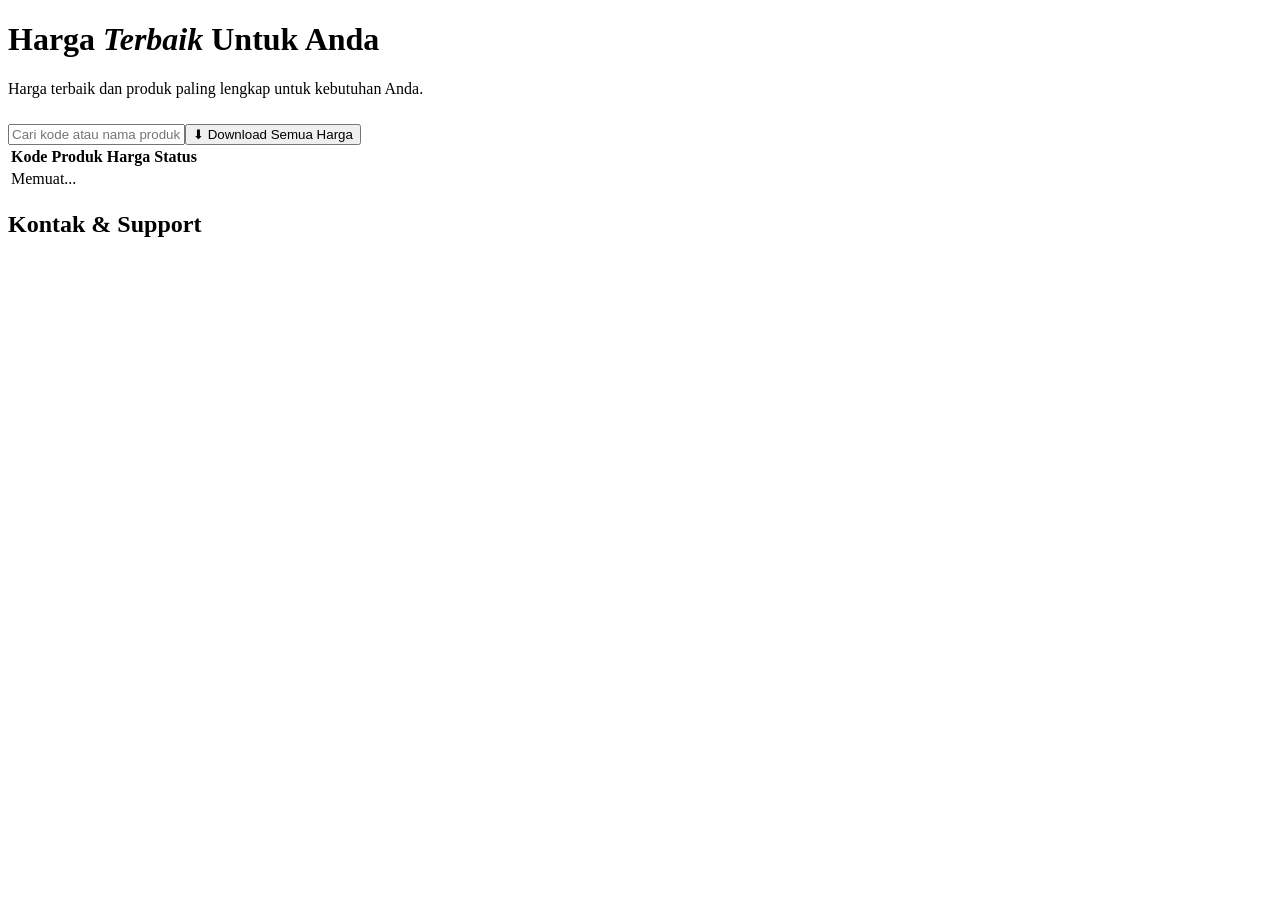
==== harga.html @ eb6a5569 "upload" ====
<!DOCTYPE html><html lang="id"><head><meta charset="UTF-8"><meta name="viewport" content="width=device-width,initial-scale=1">
<title>Harga - ZPP Reload</title><meta name="description" content="Daftar harga pulsa, paket data, PPOB dan voucher game ZPP Reload.">
<link rel="icon" href="assets/images/logo.png">
<link href="https://fonts.googleapis.com/css2?family=Poppins:wght@400;500;600;700&display=swap" rel="stylesheet">
<link rel="stylesheet" href="assets/css/style.css"></head><body>
<div id="hdr"></div>
<div class="page-h"><div class="wrap"><h1>Harga <em>Terbaik</em> Untuk Anda</h1><p>Harga terbaik dan produk paling lengkap untuk kebutuhan Anda.</p></div></div>
<section style="padding-top:10px"><div class="wrap">
<div class="tools"><input id="q" placeholder="Cari kode atau nama produk..."><button class="btn btn-p" id="dl">⬇ Download Semua Harga</button></div>
<div class="tabs" id="tabs"></div>
<div class="tbl"><table><thead><tr><th>Kode</th><th>Produk</th><th>Harga</th><th>Status</th></tr></thead><tbody id="tbody"><tr><td colspan="4">Memuat...</td></tr></tbody></table></div>
<p class="upd" id="upd"></p></div></section>
<section style="padding-top:0"><div class="wrap"><div class="title"><h2>Kontak &amp; Support</h2></div><div data-contacts></div></div></section>
<div id="ftr"></div><script src="assets/js/main.js"></script></body></html>
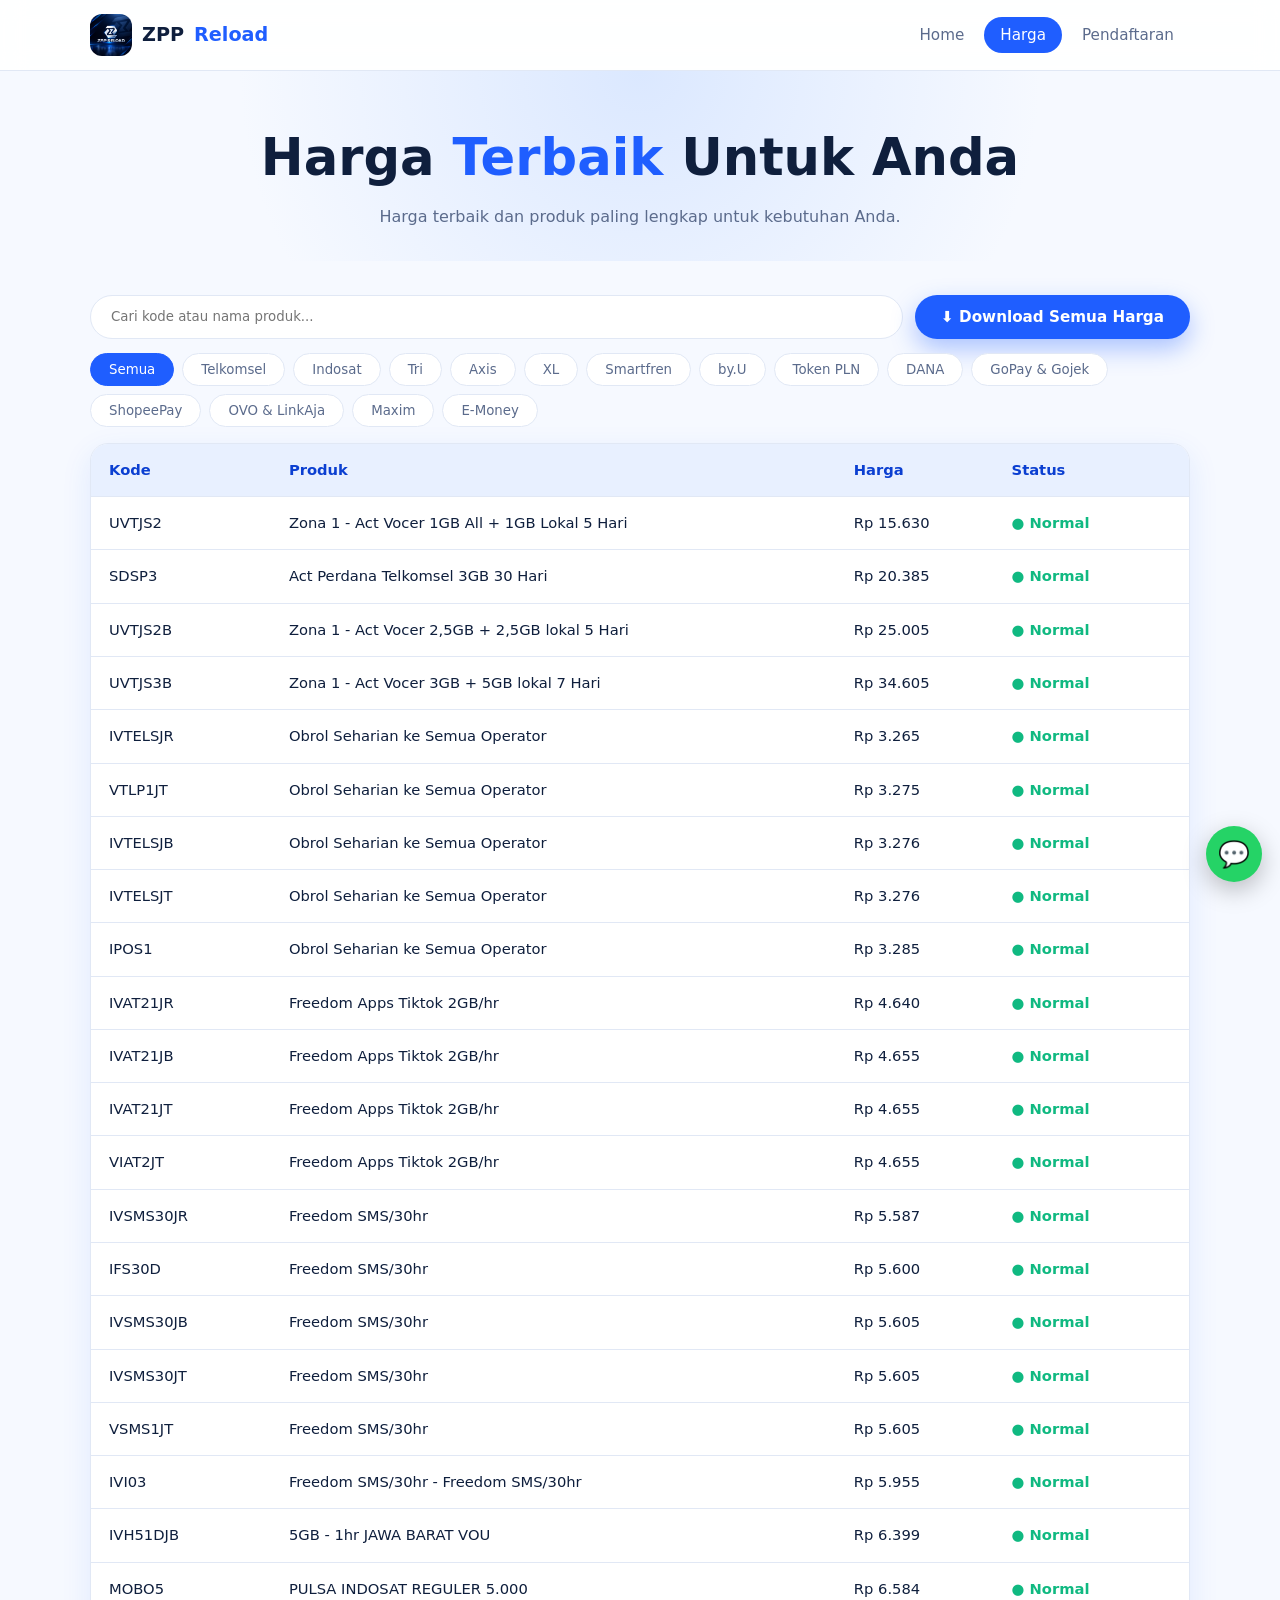
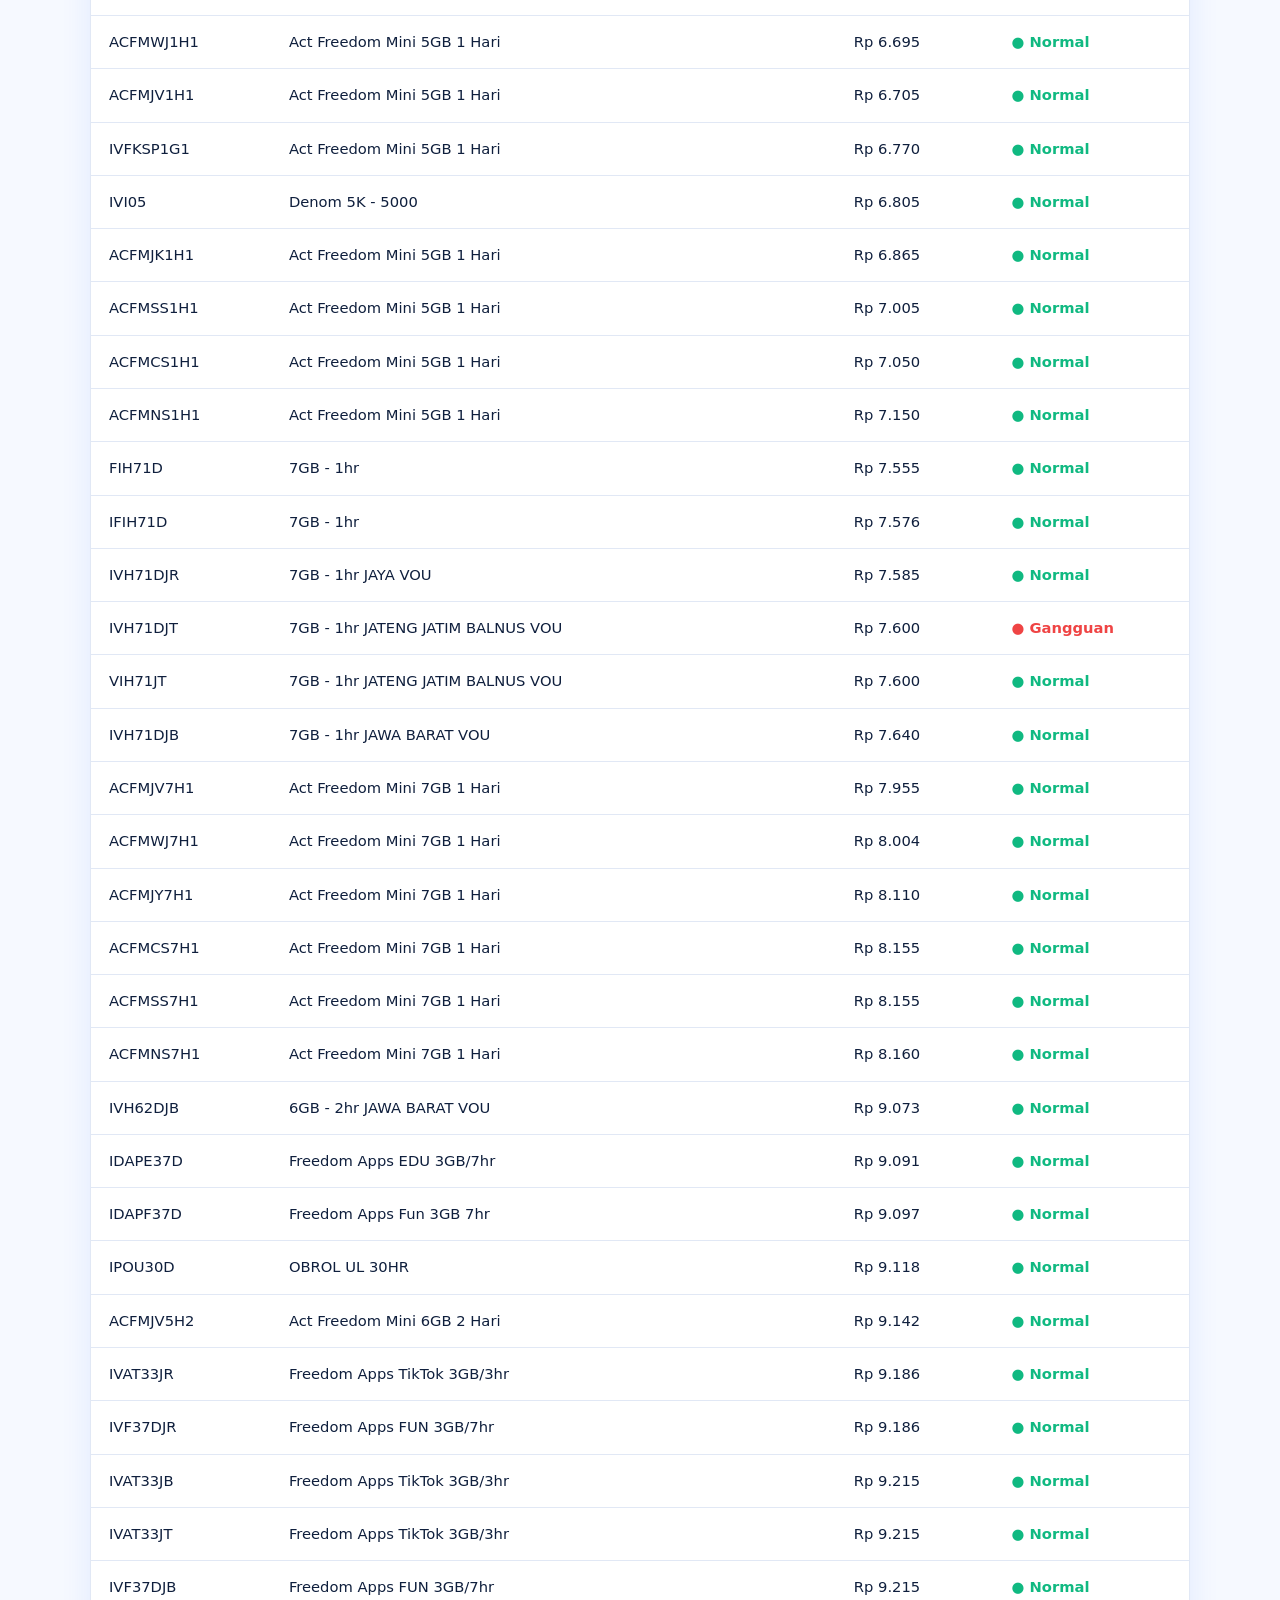
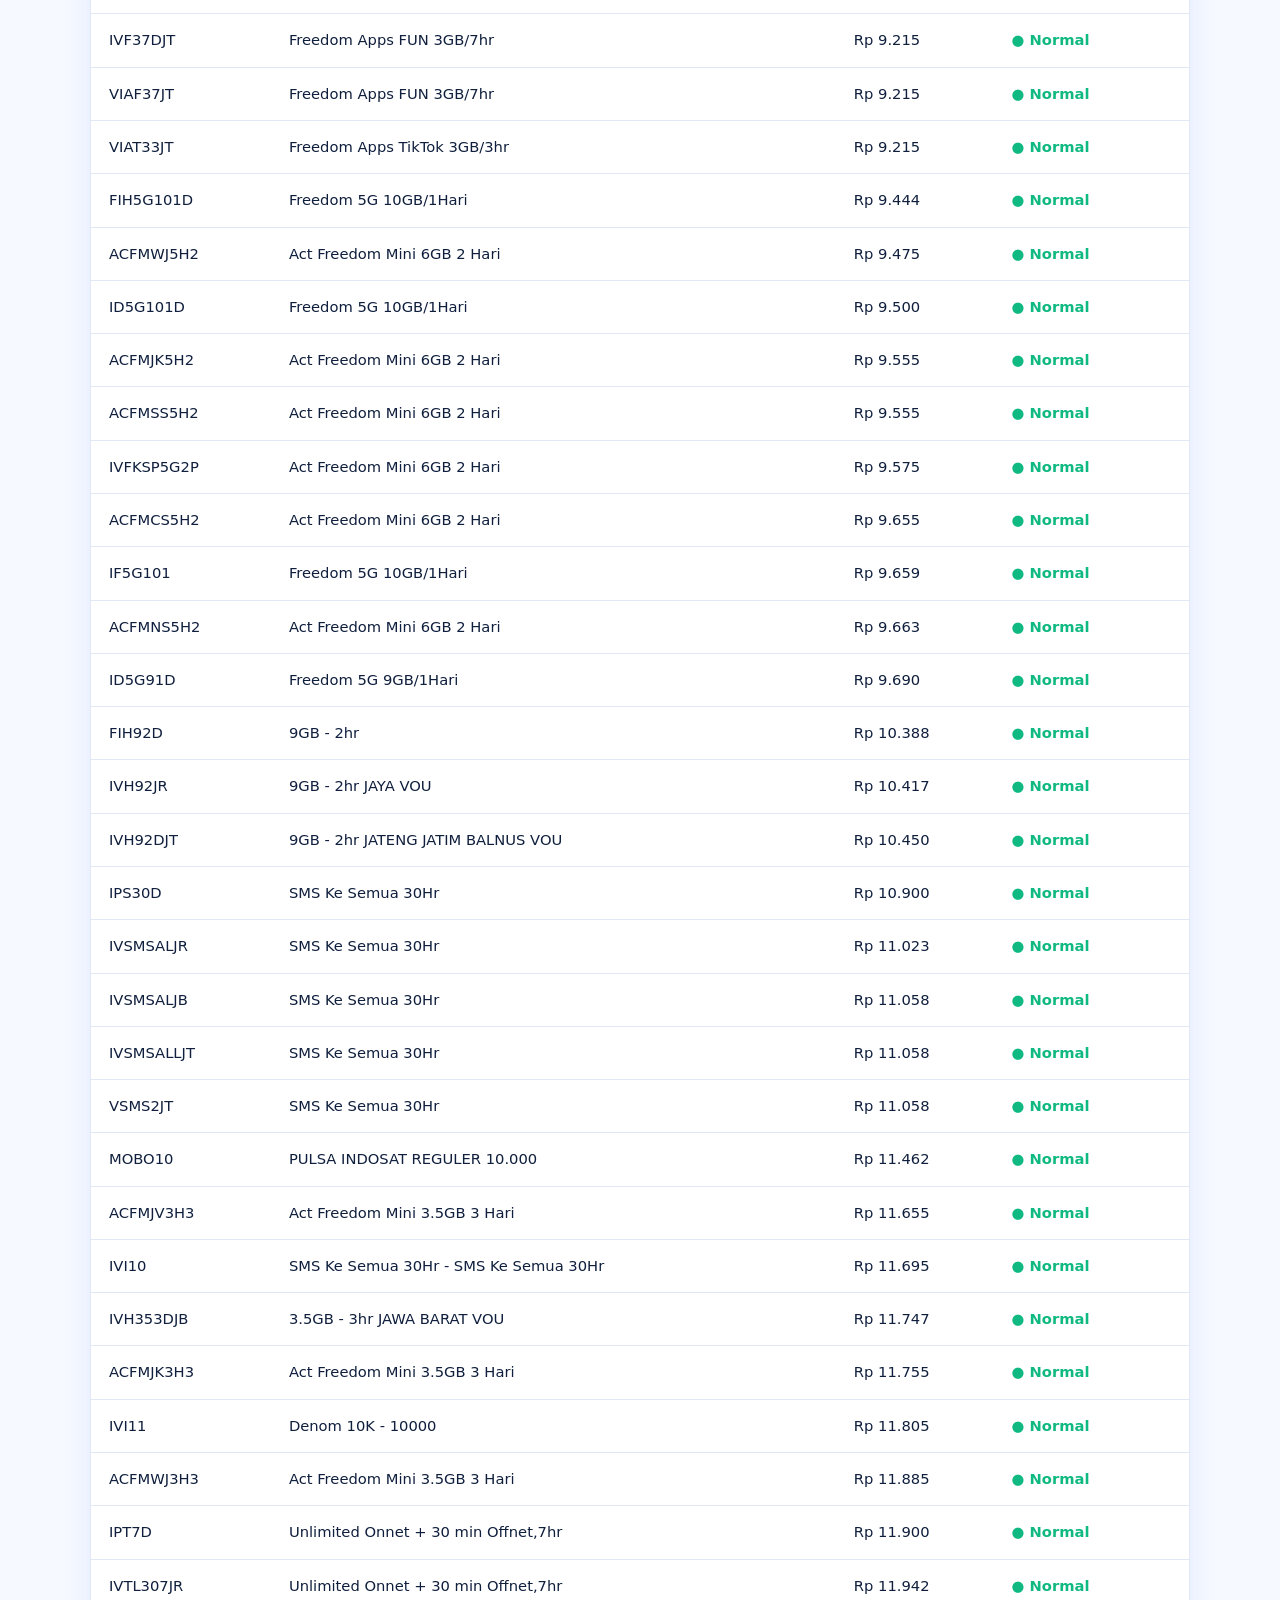
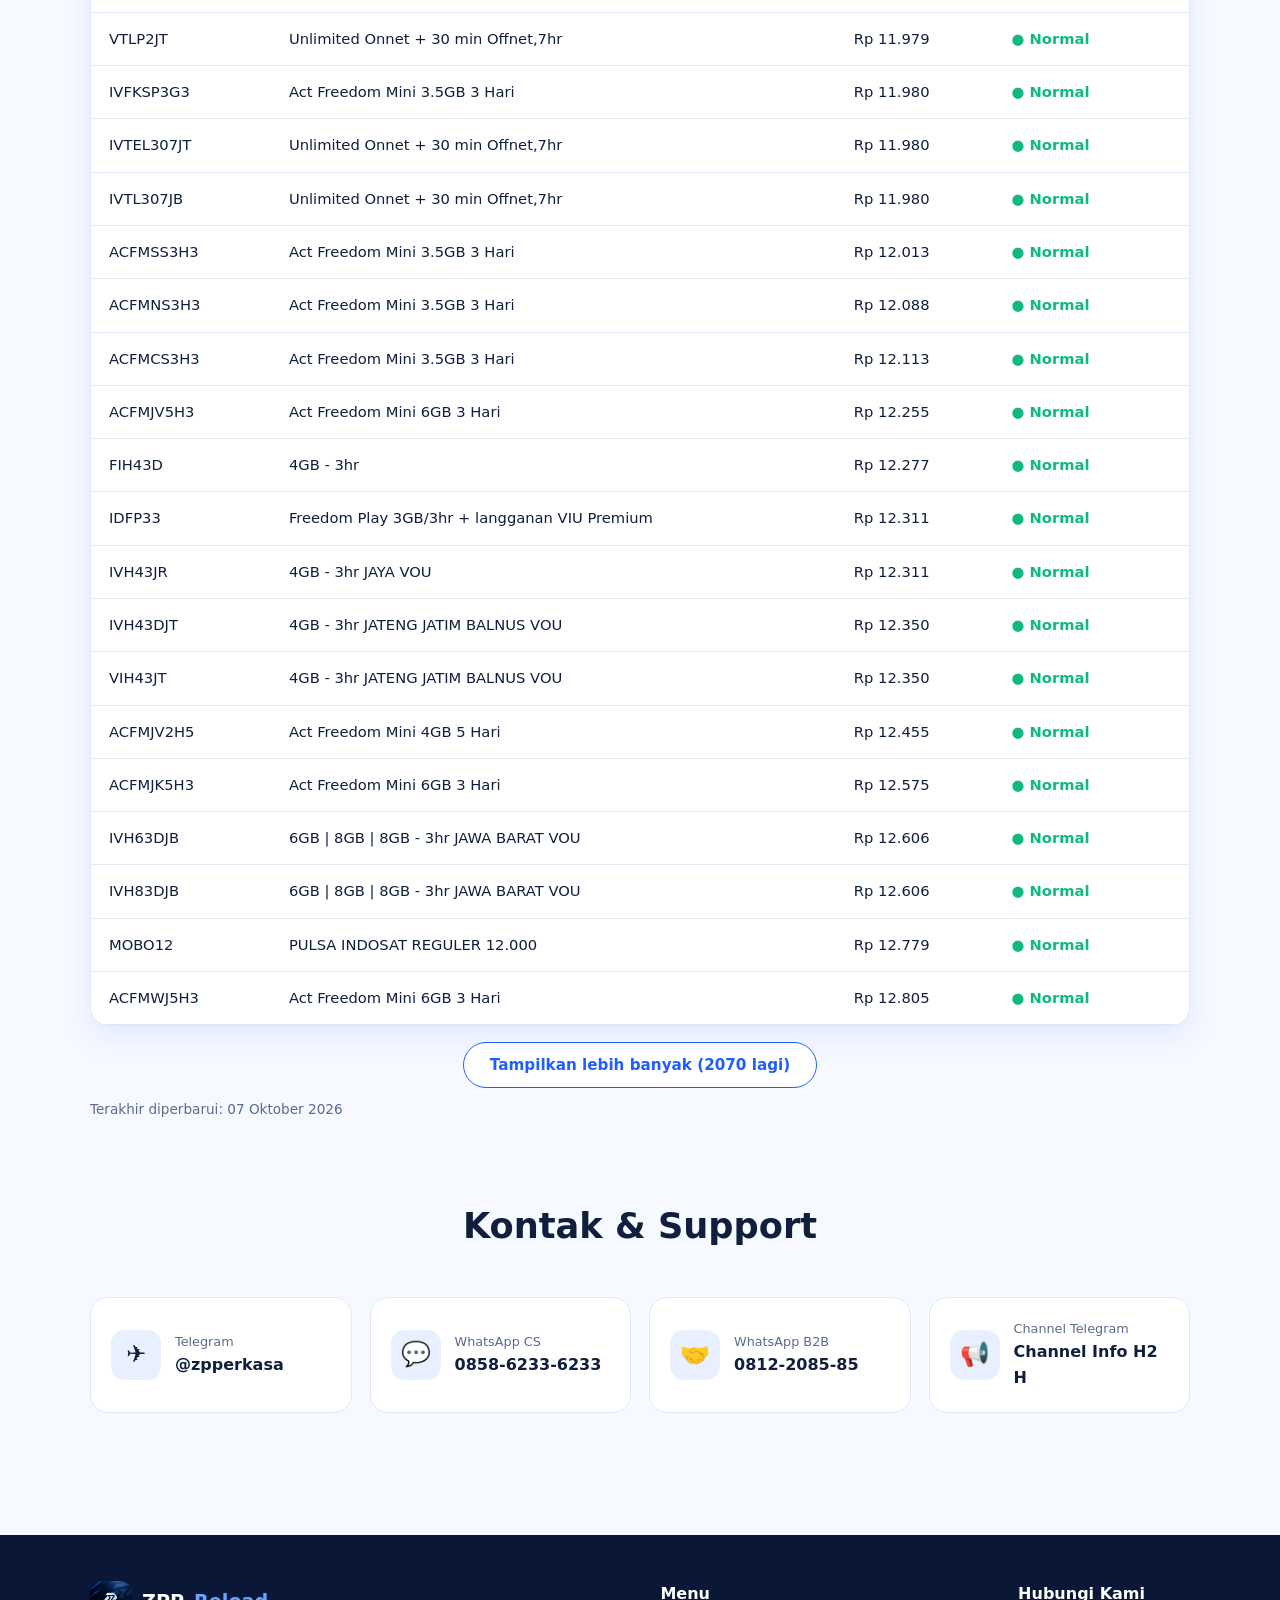
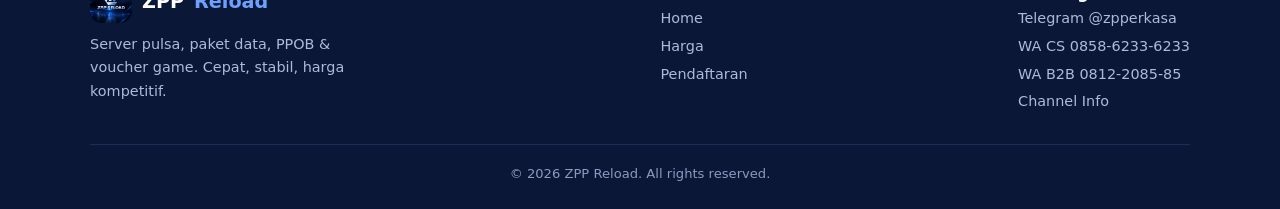
==== commit 1a748c07: "Add files via upload" ====
--- a/harga.html
+++ b/harga.html
@@ -9,6 +9,7 @@
 <div class="tools"><input id="q" placeholder="Cari kode atau nama produk..."><button class="btn btn-p" id="dl">⬇ Download Semua Harga</button></div>
 <div class="tabs" id="tabs"></div>
 <div class="tbl"><table><thead><tr><th>Kode</th><th>Produk</th><th>Harga</th><th>Status</th></tr></thead><tbody id="tbody"><tr><td colspan="4">Memuat...</td></tr></tbody></table></div>
+<div style="text-align:center;margin-top:16px"><button class="btn btn-o" id="more" hidden></button></div>
 <p class="upd" id="upd"></p></div></section>
 <section style="padding-top:0"><div class="wrap"><div class="title"><h2>Kontak &amp; Support</h2></div><div data-contacts></div></div></section>
 <div id="ftr"></div><script src="assets/js/main.js"></script></body></html>
--- a/assets/css/style.css
+++ b/assets/css/style.css
@@ -0,0 +1,97 @@
+:root{--bg:#f6f9ff;--white:#fff;--ink:#0f1f3d;--mut:#5b6b8c;--line:#e1e8f5;--blue:#1f5eff;--blue2:#0b3fd1;--sky:#e8f0ff;--green:#10b981;--navy:#0a1736;--sh:0 10px 30px rgba(31,94,255,.10)}
+*{box-sizing:border-box;margin:0;padding:0}html{scroll-behavior:smooth}
+body{font-family:'Poppins',system-ui,sans-serif;background:var(--bg);color:var(--ink);line-height:1.65}
+a{color:inherit;text-decoration:none}img{max-width:100%;display:block}
+.wrap{max-width:1140px;margin:auto;padding:0 20px}
+header{position:sticky;top:0;z-index:50;background:rgba(255,255,255,.9);backdrop-filter:blur(12px);border-bottom:1px solid var(--line)}
+.nav{display:flex;align-items:center;justify-content:space-between;height:70px}
+.brand{display:flex;align-items:center;gap:10px;font-weight:700;font-size:1.2rem}
+.brand img{width:42px;height:42px;border-radius:12px;object-fit:cover}
+.brand span{color:var(--blue)}
+nav ul{display:flex;gap:4px;list-style:none}
+nav a{padding:9px 16px;border-radius:99px;color:var(--mut);font-weight:500;font-size:.95rem}
+nav a:hover{color:var(--blue);background:var(--sky)}nav a.on{color:#fff;background:var(--blue)}
+.burger{display:none;background:none;border:0;color:var(--ink);font-size:1.7rem;cursor:pointer}
+.btn{display:inline-flex;align-items:center;gap:8px;padding:13px 26px;border-radius:99px;font-weight:600;border:0;cursor:pointer;font-family:inherit;font-size:.95rem;transition:.2s}
+.btn-p{background:var(--blue);color:#fff;box-shadow:0 10px 24px rgba(31,94,255,.35)}.btn-p:hover{background:var(--blue2);transform:translateY(-2px)}
+.btn-o{background:#fff;color:var(--blue);border:1.5px solid var(--blue)}.btn-o:hover{background:var(--sky)}
+.btn-w{background:#fff;color:var(--blue)}.btn-w:hover{transform:translateY(-2px)}
+.hero{padding:70px 0 90px;background:radial-gradient(circle at 85% 20%,#dbe8ff 0,transparent 45%),radial-gradient(circle at 5% 90%,#e6fff5 0,transparent 35%)}
+.hero .wrap{display:grid;grid-template-columns:1.1fr .9fr;gap:40px;align-items:center}
+.tag{display:inline-block;padding:6px 16px;border-radius:99px;background:var(--sky);color:var(--blue);font-size:.82rem;font-weight:600;margin-bottom:18px}
+h1{font-size:clamp(2rem,4.4vw,3.2rem);line-height:1.2;margin-bottom:16px;font-weight:700}
+h1 em{font-style:normal;color:var(--blue)}
+.hero p{color:var(--mut);max-width:500px;margin-bottom:28px;font-size:1.02rem}
+.cta{display:flex;gap:12px;flex-wrap:wrap}
+.checks{display:flex;gap:20px;flex-wrap:wrap;margin-top:26px;color:var(--mut);font-size:.88rem;font-weight:500}
+.checks b{color:var(--green)}
+.stage{position:relative;display:grid;place-items:center}
+.stage:before{content:"";position:absolute;width:min(420px,90%);aspect-ratio:1;border-radius:50%;background:linear-gradient(145deg,#cfe0ff,#eaf2ff);box-shadow:inset 0 0 0 10px #fff,var(--sh)}
+.stage img{position:relative;max-height:450px;filter:drop-shadow(0 18px 24px rgba(31,94,255,.3));animation:fl 4s ease-in-out infinite}
+@keyframes fl{50%{transform:translateY(-10px)}}
+.fb{position:absolute;background:#fff;border-radius:14px;padding:9px 14px;font-size:.82rem;font-weight:600;box-shadow:var(--sh);border:1px solid var(--line)}
+.fb.a{top:8%;left:0}.fb.b{top:42%;right:-4px}.fb.c{bottom:8%;left:6%}
+section{padding:72px 0}
+.title{text-align:center;margin-bottom:42px}.title small{color:var(--blue);font-weight:600;letter-spacing:.08em;text-transform:uppercase;font-size:.78rem}
+.title h2{font-size:clamp(1.6rem,3vw,2.2rem);margin-top:4px}.title p{color:var(--mut);margin-top:8px;max-width:560px;margin-inline:auto}
+.stats{display:grid;grid-template-columns:repeat(4,1fr);background:#fff;border-radius:22px;box-shadow:var(--sh);border:1px solid var(--line);margin-top:-48px;position:relative}
+.stat{padding:26px 14px;text-align:center;border-right:1px solid var(--line)}.stat:last-child{border:0}
+.stat b{display:block;font-size:1.7rem;color:var(--blue)}.stat span{color:var(--mut);font-size:.85rem}
+.cats{display:grid;grid-template-columns:repeat(4,1fr);gap:18px}
+.cat{background:#fff;border:1px solid var(--line);border-radius:20px;padding:26px 20px;text-align:center;transition:.25s}
+.cat:hover{transform:translateY(-6px);box-shadow:var(--sh);border-color:var(--blue)}
+.cat i{font-style:normal;display:grid;place-items:center;width:62px;height:62px;border-radius:18px;background:var(--sky);font-size:1.9rem;margin:0 auto 12px}
+.cat h3{font-size:1rem}.cat p{color:var(--mut);font-size:.85rem}
+.chips{display:flex;flex-wrap:wrap;gap:10px;justify-content:center;margin-top:30px}
+.chip{padding:8px 18px;border-radius:99px;background:#fff;border:1px solid var(--line);font-weight:600;font-size:.85rem;color:var(--mut)}
+.alt{background:#fff;border-block:1px solid var(--line)}
+.split{display:grid;grid-template-columns:.9fr 1.1fr;gap:50px;align-items:center}
+.split h2{font-size:clamp(1.6rem,3vw,2.2rem);margin:6px 0 12px}.split>div>p{color:var(--mut);margin-bottom:20px}
+.feat{display:grid;grid-template-columns:1fr 1fr;gap:16px}
+.f{display:flex;gap:14px;background:var(--bg);border:1px solid var(--line);border-radius:18px;padding:18px}
+.f i{font-style:normal;flex:none;width:44px;height:44px;border-radius:12px;background:#fff;display:grid;place-items:center;font-size:1.4rem;box-shadow:var(--sh)}
+.f h3{font-size:.98rem}.f p{color:var(--mut);font-size:.85rem}
+.steps{display:grid;grid-template-columns:repeat(3,1fr);gap:22px;counter-reset:s}
+.step{background:#fff;border:1px solid var(--line);border-radius:20px;padding:30px 24px;position:relative}
+.step:before{counter-increment:s;content:counter(s);position:absolute;top:-18px;left:24px;width:38px;height:38px;border-radius:50%;background:var(--blue);color:#fff;display:grid;place-items:center;font-weight:700;box-shadow:0 6px 14px rgba(31,94,255,.4)}
+.step h3{margin-bottom:6px}.step p{color:var(--mut);font-size:.9rem}
+.band{padding:0}.band .box{background:linear-gradient(135deg,var(--blue),#4f8bff);border-radius:28px;padding:50px 30px;text-align:center;color:#fff;box-shadow:0 20px 40px rgba(31,94,255,.3)}
+.band p{opacity:.9;max-width:600px;margin:10px auto 24px}
+.faq{max-width:780px;margin:auto}
+.faq details{background:#fff;border:1px solid var(--line);border-radius:16px;padding:16px 22px;margin-bottom:12px}
+.faq details[open]{border-color:var(--blue);box-shadow:var(--sh)}
+.faq summary{cursor:pointer;font-weight:600}.faq details p{color:var(--mut);margin-top:10px;font-size:.92rem}
+.contact{display:grid;grid-template-columns:repeat(auto-fit,minmax(240px,1fr));gap:18px}
+.ct{display:flex;gap:14px;align-items:center;background:#fff;border:1px solid var(--line);border-radius:18px;padding:20px;transition:.2s}
+.ct:hover{border-color:var(--blue);transform:translateY(-4px);box-shadow:var(--sh)}
+.ct i{font-style:normal;display:grid;place-items:center;width:50px;height:50px;border-radius:14px;background:var(--sky);font-size:1.5rem;flex:none}
+.ct small{color:var(--mut);display:block;font-size:.8rem}.ct b{word-break:break-all}
+.page-h{padding:56px 0 30px;text-align:center;background:radial-gradient(circle at 50% 0,#dbe8ff 0,transparent 60%)}
+.page-h p{color:var(--mut)}
+.tools{display:flex;gap:12px;flex-wrap:wrap;margin:24px 0 14px}
+.tools input{flex:1;min-width:200px;padding:13px 20px;border-radius:99px;border:1px solid var(--line);background:#fff;color:var(--ink);font-family:inherit;outline:none}
+.tools input:focus{border-color:var(--blue)}
+.tabs{display:flex;gap:8px;flex-wrap:wrap;margin-bottom:16px}
+.tab{padding:8px 18px;border-radius:99px;border:1px solid var(--line);background:#fff;color:var(--mut);cursor:pointer;font-family:inherit;font-weight:500}
+.tab.on{background:var(--blue);color:#fff;border-color:var(--blue)}
+.tbl{overflow-x:auto;border:1px solid var(--line);border-radius:18px;background:#fff;box-shadow:var(--sh)}
+table{width:100%;border-collapse:collapse;min-width:520px}
+th,td{padding:14px 18px;text-align:left;border-bottom:1px solid var(--line);font-size:.92rem}
+th{background:var(--sky);color:var(--blue2)}tr:hover td{background:#f4f8ff}
+.ok{color:var(--green);font-weight:600}.no{color:#ef4444;font-weight:600}.upd{color:var(--mut);font-size:.85rem;margin-top:10px}
+.grid3{display:grid;grid-template-columns:repeat(3,1fr);gap:20px}
+.card{background:#fff;border:1px solid var(--line);border-radius:20px;padding:26px;transition:.25s}
+.card:hover{transform:translateY(-5px);box-shadow:var(--sh)}
+.card .ic{font-size:2rem;margin-bottom:10px}.card p{color:var(--mut);font-size:.92rem}
+footer{background:var(--navy);color:#fff;padding:46px 0 24px;margin-top:50px}
+.fg{display:flex;justify-content:space-between;gap:24px;flex-wrap:wrap}
+footer .brand span{color:#6ea1ff}
+.fg p,.fg a{color:#aebbd8;font-size:.9rem}.fg a{display:block;margin-bottom:4px}.fg a:hover{color:#fff}
+.copy{text-align:center;color:#8b9bc0;font-size:.82rem;margin-top:26px;border-top:1px solid #1d2d57;padding-top:18px}
+.wa{position:fixed;right:18px;bottom:18px;width:56px;height:56px;border-radius:50%;background:#25d366;display:grid;place-items:center;font-size:1.6rem;box-shadow:0 8px 24px rgba(0,0,0,.25);z-index:60}
+@media(max-width:860px){
+.hero .wrap,.split,.steps,.grid3,.feat{grid-template-columns:1fr}
+.cats{grid-template-columns:1fr 1fr}.stats{grid-template-columns:1fr 1fr;margin-top:-30px}.stat:nth-child(2){border:0}
+.stage img{max-height:340px}.fb.b{right:0}
+.burger{display:block}nav{position:absolute;top:70px;left:0;right:0;background:#fff;border-bottom:1px solid var(--line);display:none}
+nav.open{display:block}nav ul{flex-direction:column;padding:12px 20px}}
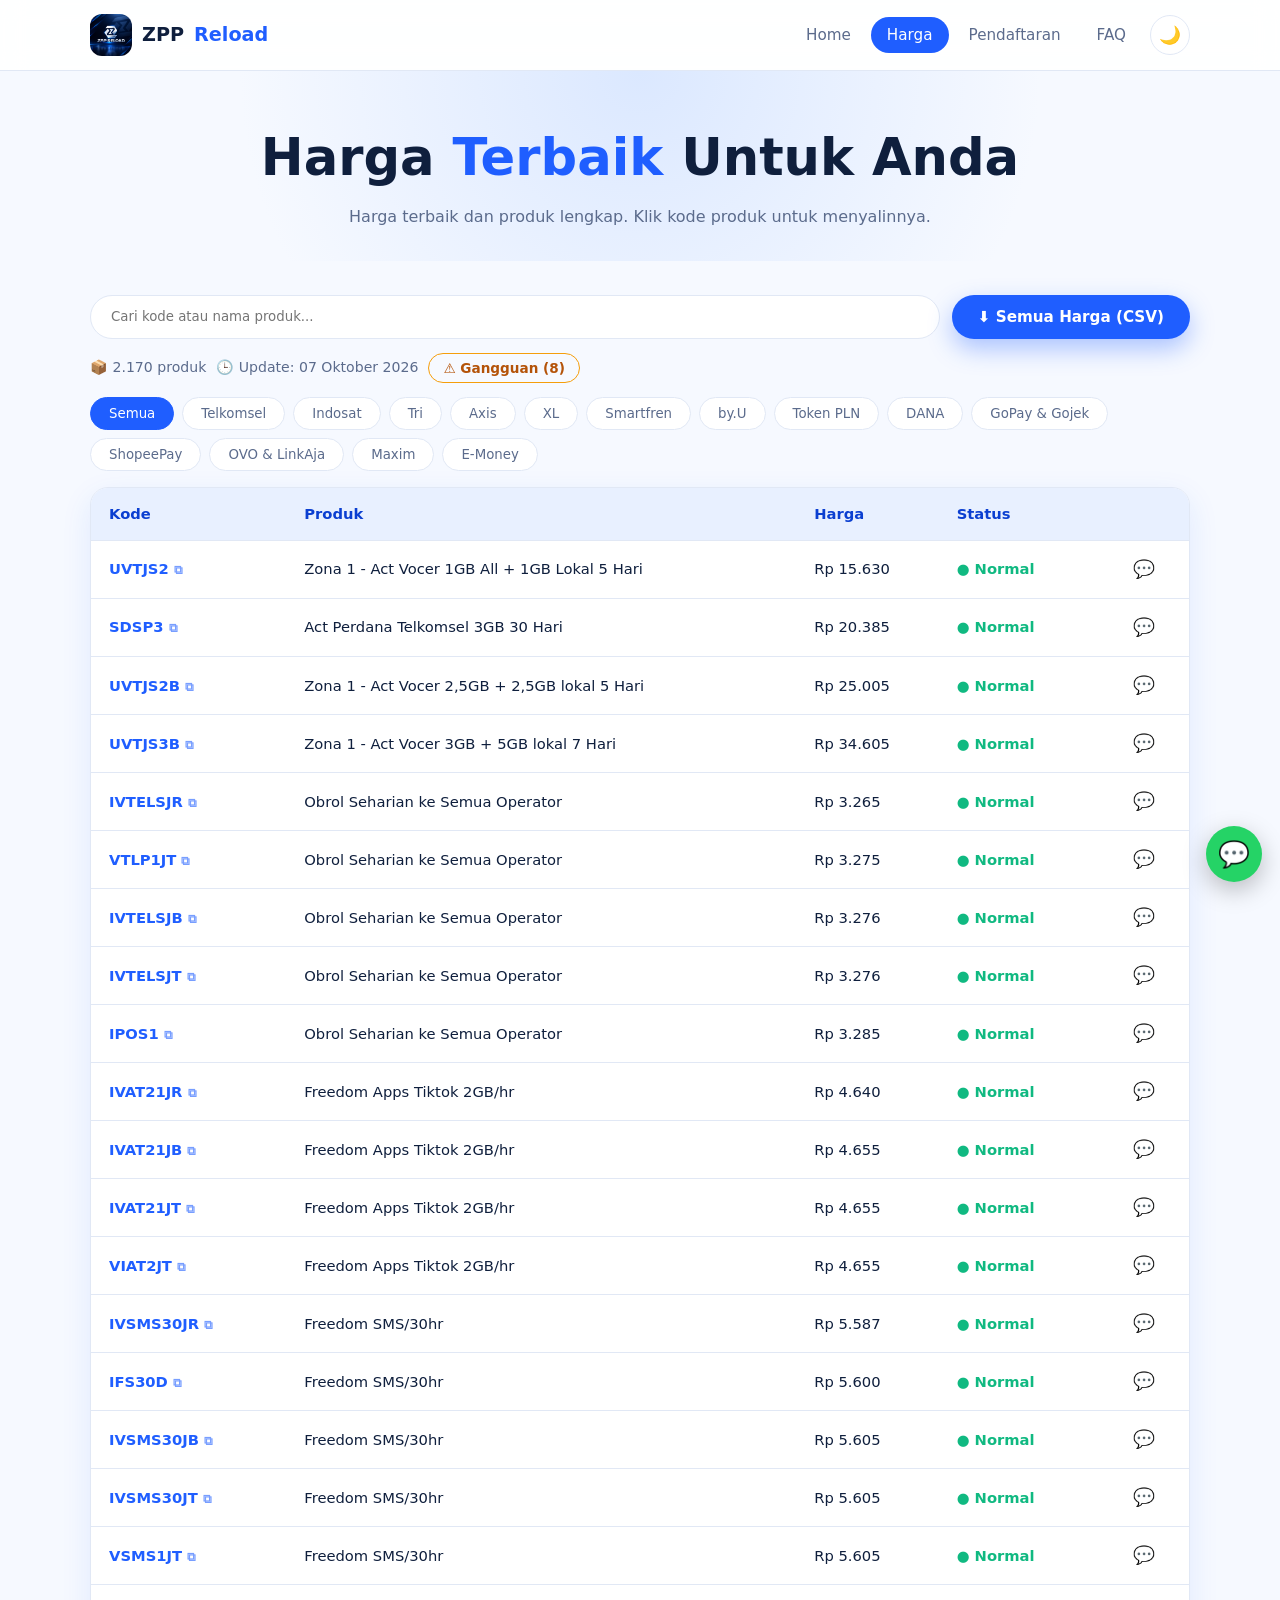
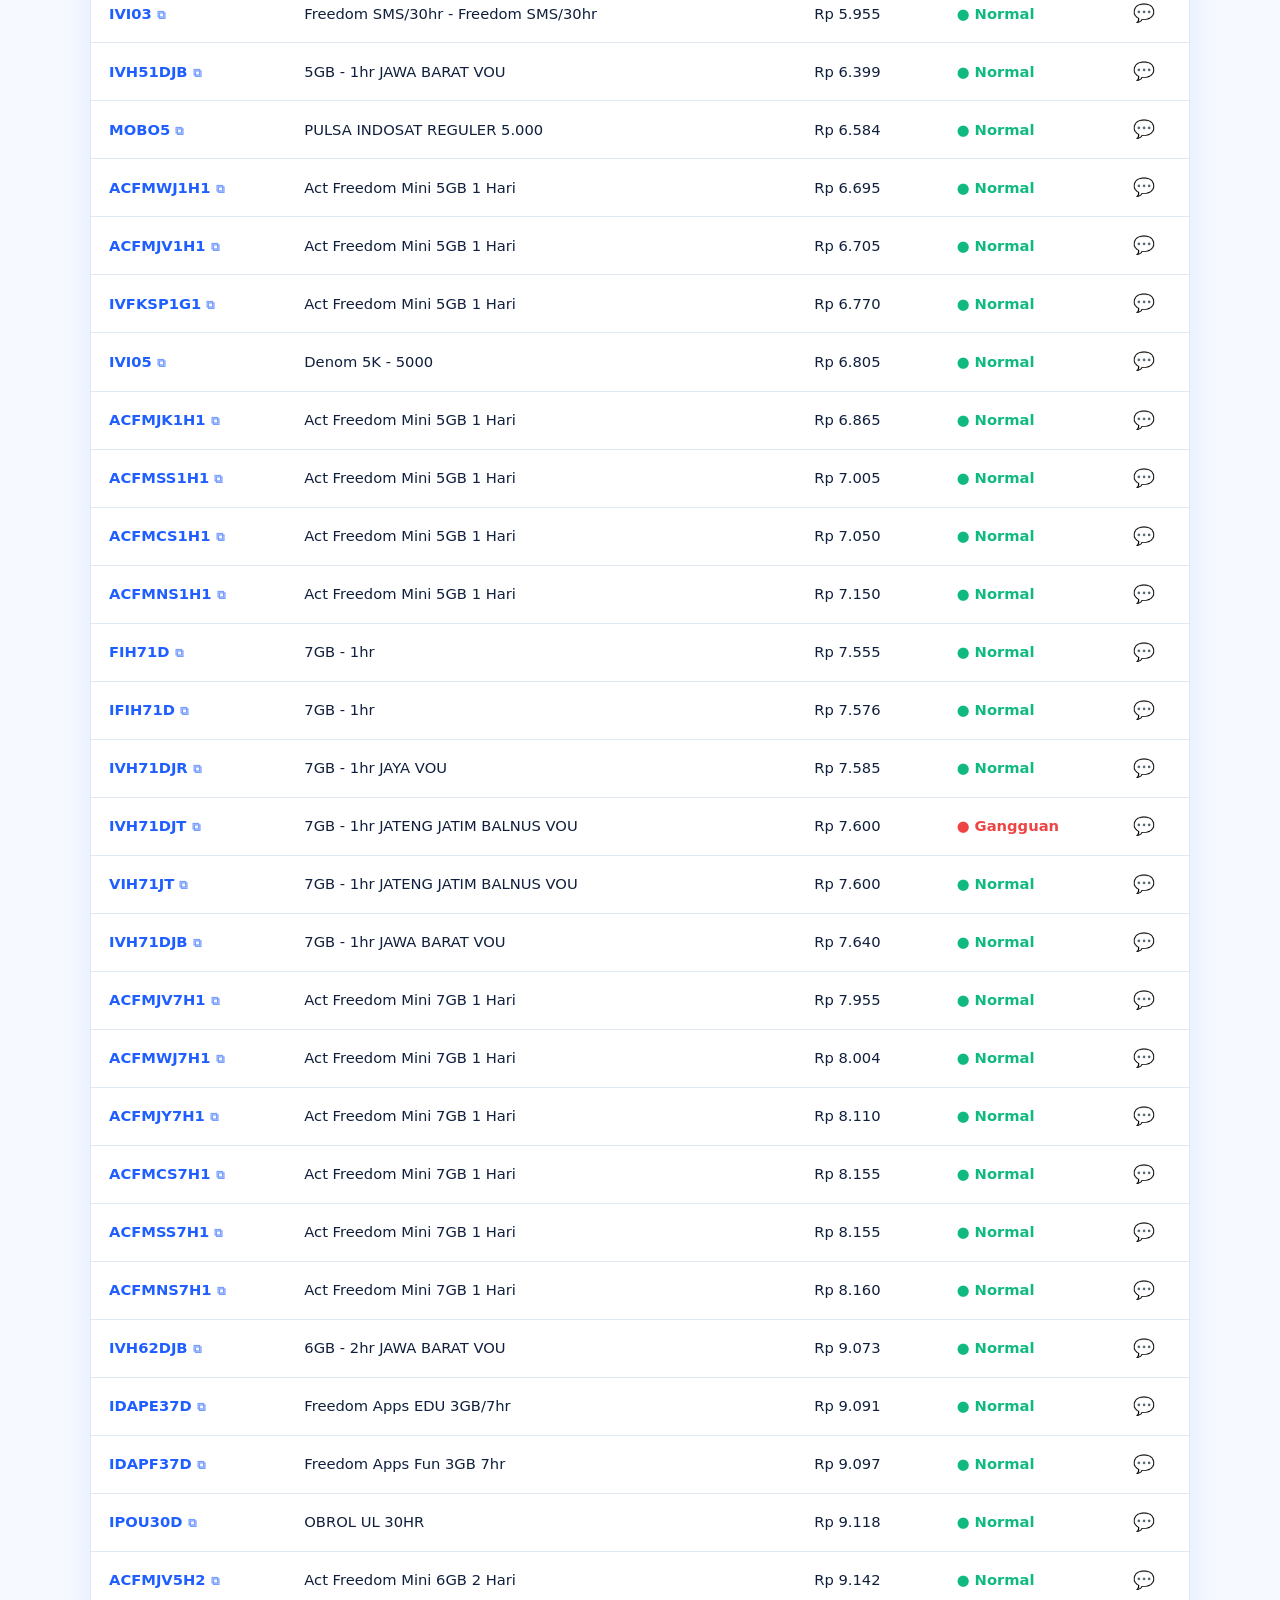
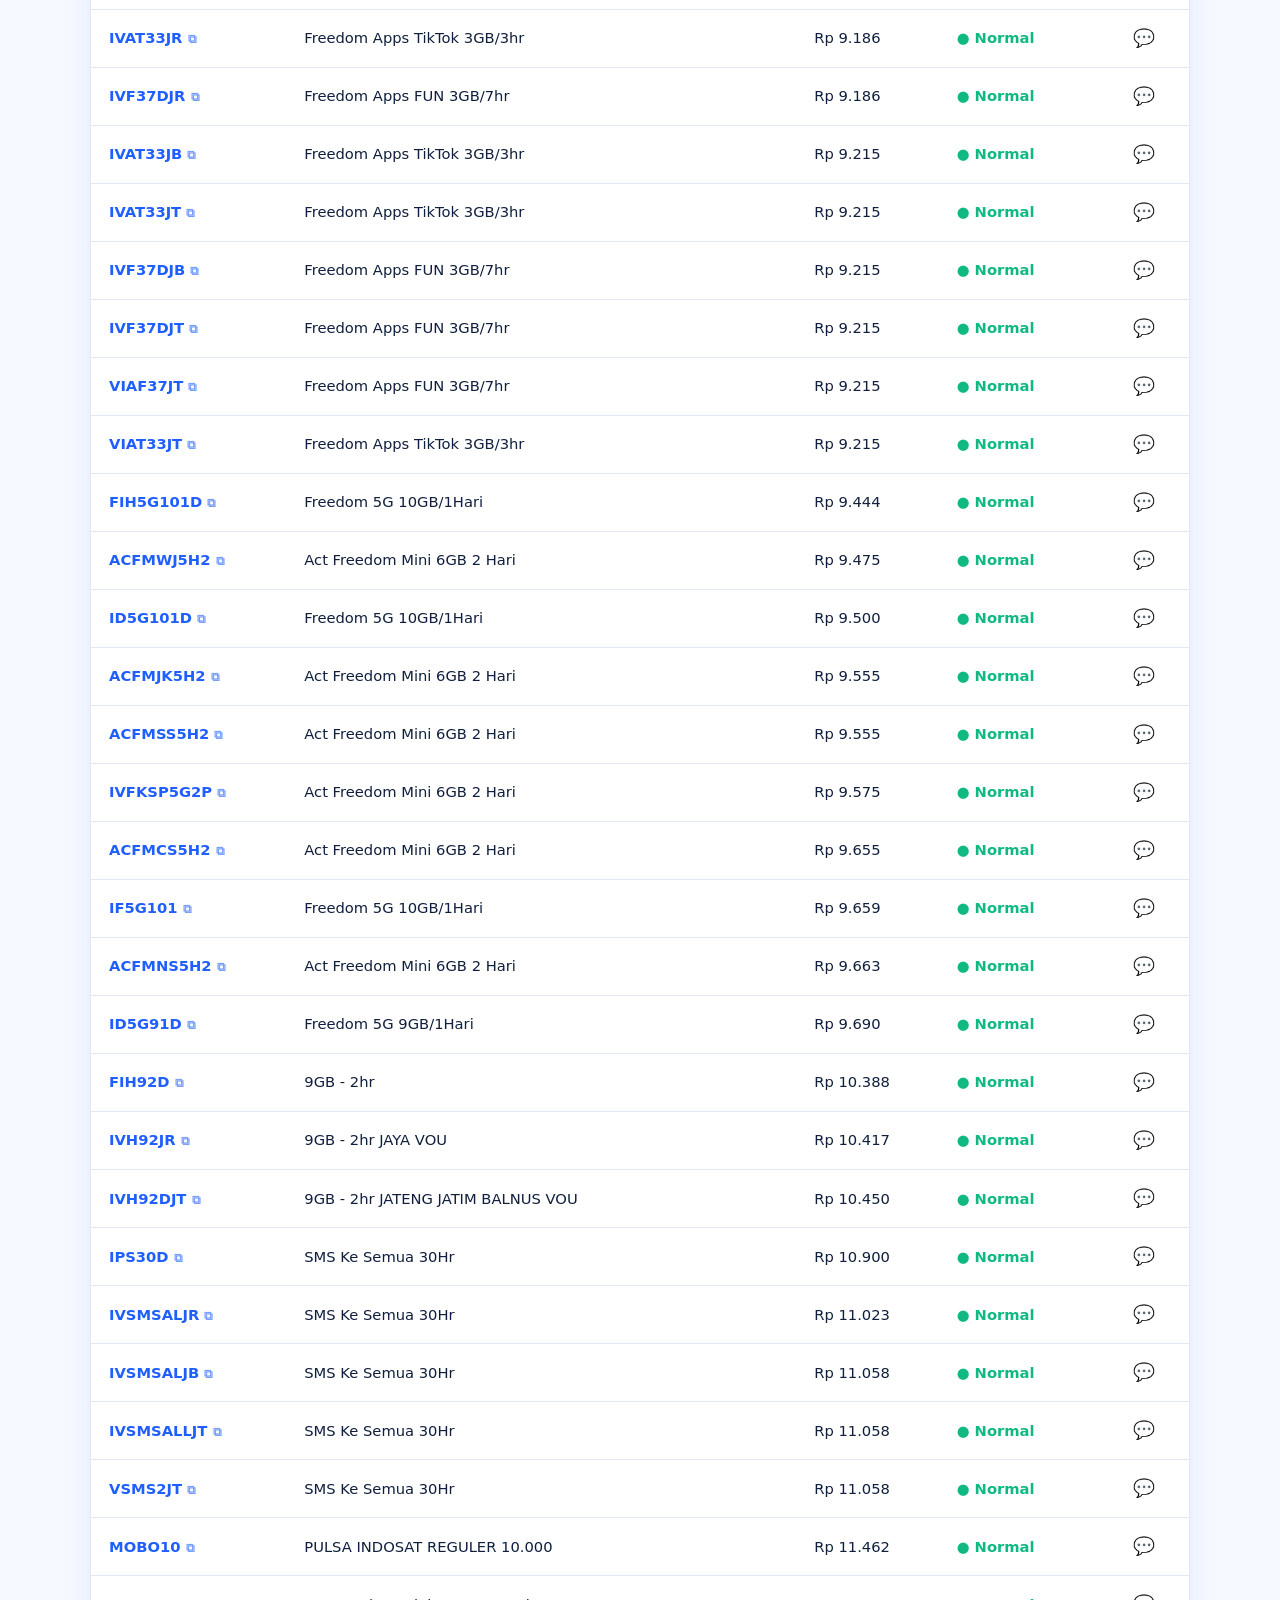
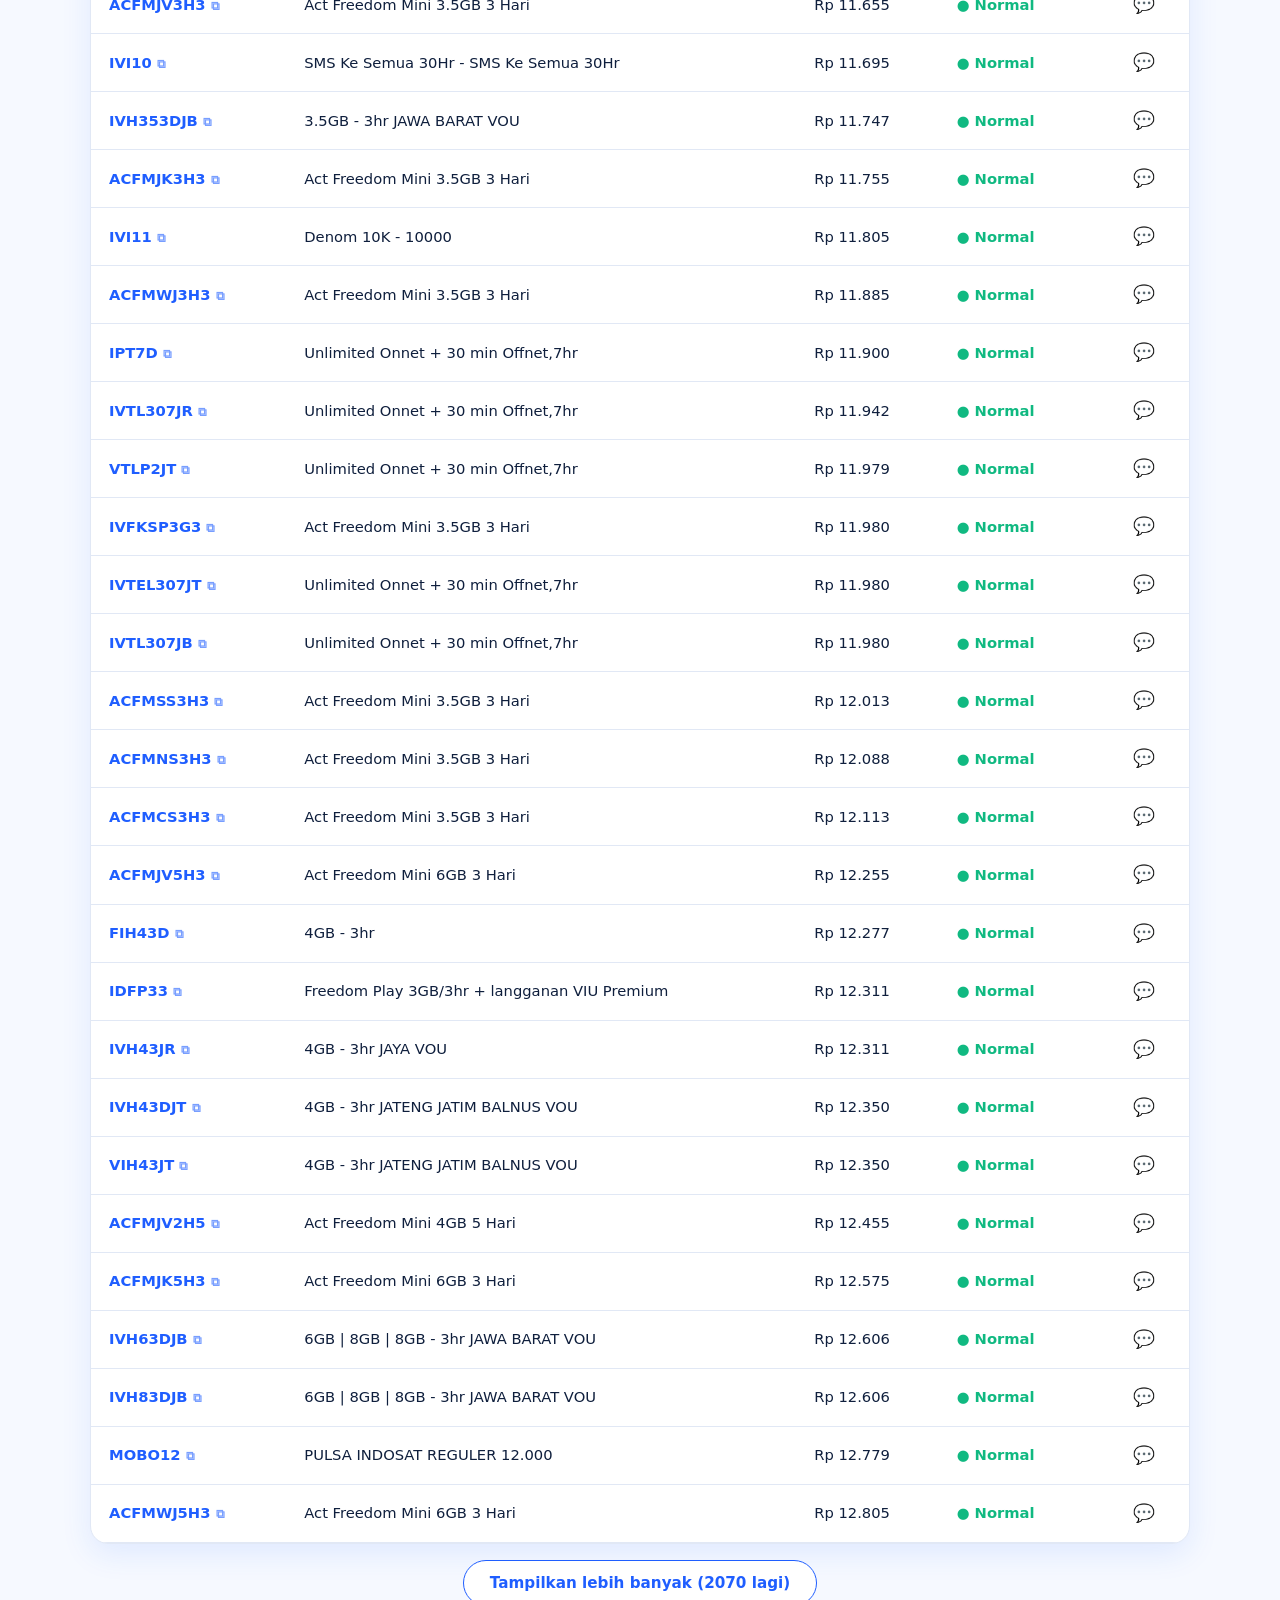
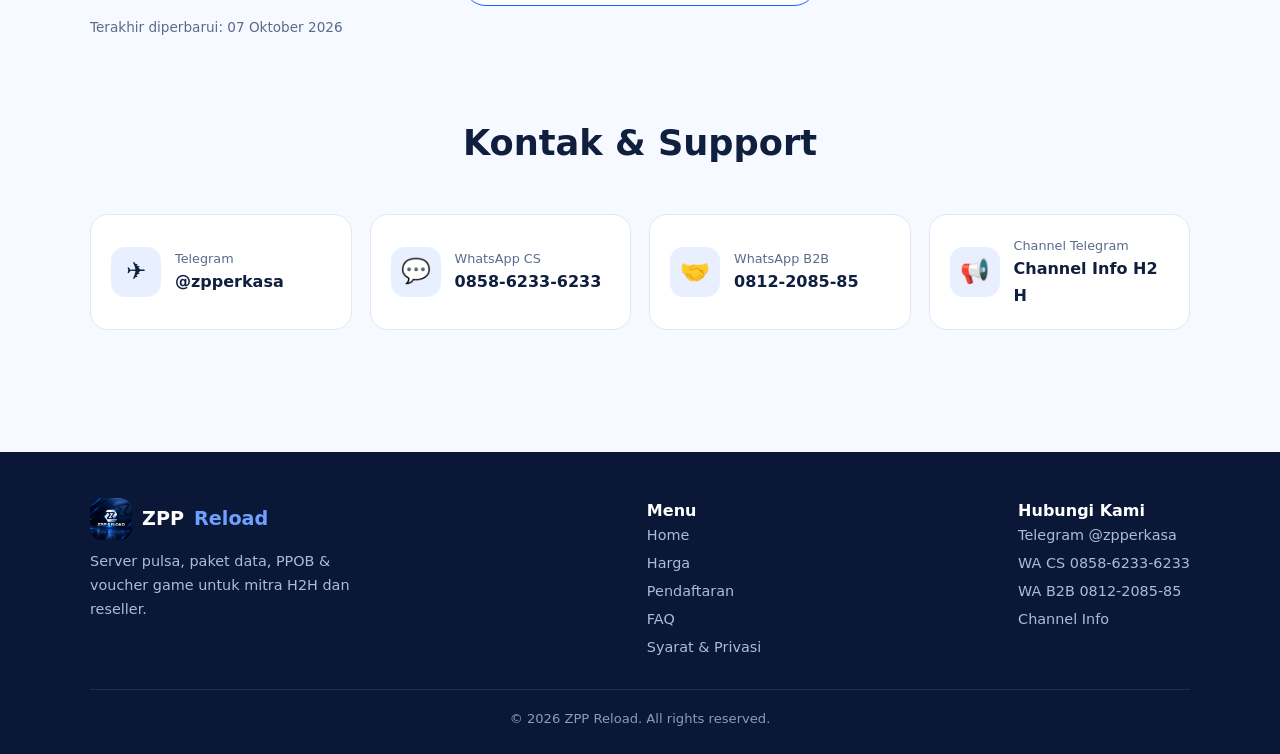
==== commit 132e7d77: "Add files via upload" ====
--- a/harga.html
+++ b/harga.html
@@ -1,14 +1,20 @@
 <!DOCTYPE html><html lang="id"><head><meta charset="UTF-8"><meta name="viewport" content="width=device-width,initial-scale=1">
-<title>Harga - ZPP Reload</title><meta name="description" content="Daftar harga pulsa, paket data, PPOB dan voucher game ZPP Reload.">
-<link rel="icon" href="assets/images/logo.png">
+<script>try{var t=localStorage.getItem('theme')||(matchMedia('(prefers-color-scheme:dark)').matches?'dark':'light');document.documentElement.dataset.theme=t}catch(e){}</script>
+<title>Daftar Harga Pulsa, Paket Data & PPOB - ZPP Reload</title><meta name="description" content="Daftar harga pulsa, paket data, token PLN, e-wallet dan voucher game ZPP Reload. Cari produk, filter operator, salin kode, dan unduh CSV."><meta name="robots" content="index,follow">
+<link rel="canonical" href="https://zppreload.com/harga.html">
+<meta property="og:type" content="website"><meta property="og:site_name" content="ZPP Reload"><meta property="og:locale" content="id_ID"><meta property="og:title" content="Daftar Harga Pulsa, Paket Data & PPOB - ZPP Reload"><meta property="og:description" content="Daftar harga pulsa, paket data, token PLN, e-wallet dan voucher game ZPP Reload. Cari produk, filter operator, salin kode, dan unduh CSV."><meta property="og:url" content="https://zppreload.com/harga.html"><meta property="og:image" content="https://zppreload.com/assets/images/logo.png">
+<meta name="twitter:card" content="summary"><meta name="twitter:title" content="Daftar Harga Pulsa, Paket Data & PPOB - ZPP Reload"><meta name="twitter:description" content="Daftar harga pulsa, paket data, token PLN, e-wallet dan voucher game ZPP Reload. Cari produk, filter operator, salin kode, dan unduh CSV."><meta name="twitter:image" content="https://zppreload.com/assets/images/logo.png">
+<meta name="theme-color" content="#1f5eff"><link rel="manifest" href="manifest.webmanifest">
+<link rel="icon" href="assets/images/icon-192.png"><link rel="apple-touch-icon" href="assets/images/icon-192.png">
 <link href="https://fonts.googleapis.com/css2?family=Poppins:wght@400;500;600;700&display=swap" rel="stylesheet">
 <link rel="stylesheet" href="assets/css/style.css"></head><body>
 <div id="hdr"></div>
-<div class="page-h"><div class="wrap"><h1>Harga <em>Terbaik</em> Untuk Anda</h1><p>Harga terbaik dan produk paling lengkap untuk kebutuhan Anda.</p></div></div>
+<div class="page-h"><div class="wrap"><h1>Harga <em>Terbaik</em> Untuk Anda</h1><p>Harga terbaik dan produk lengkap. Klik kode produk untuk menyalinnya.</p></div></div>
 <section style="padding-top:10px"><div class="wrap">
-<div class="tools"><input id="q" placeholder="Cari kode atau nama produk..."><button class="btn btn-p" id="dl">⬇ Download Semua Harga</button></div>
-<div class="tabs" id="tabs"></div>
-<div class="tbl"><table><thead><tr><th>Kode</th><th>Produk</th><th>Harga</th><th>Status</th></tr></thead><tbody id="tbody"><tr><td colspan="4">Memuat...</td></tr></tbody></table></div>
+<div class="tools"><input id="q" placeholder="Cari kode atau nama produk..."><button class="btn btn-p" id="dl">⬇ Semua Harga (CSV)</button><button class="btn btn-o" id="dlk" hidden></button></div>
+<div class="statbar" id="sb"></div>
+<div class="tabs" id="tabs"></div><div class="tabs sub" id="jtabs" hidden></div>
+<div class="tbl"><table><thead><tr><th>Kode</th><th>Produk</th><th>Harga</th><th>Status</th><th></th></tr></thead><tbody id="tbody"><tr><td colspan="5">Memuat...</td></tr></tbody></table></div>
 <div style="text-align:center;margin-top:16px"><button class="btn btn-o" id="more" hidden></button></div>
 <p class="upd" id="upd"></p></div></section>
 <section style="padding-top:0"><div class="wrap"><div class="title"><h2>Kontak &amp; Support</h2></div><div data-contacts></div></div></section>
--- a/assets/css/style.css
+++ b/assets/css/style.css
@@ -1,9 +1,9 @@
-:root{--bg:#f6f9ff;--white:#fff;--ink:#0f1f3d;--mut:#5b6b8c;--line:#e1e8f5;--blue:#1f5eff;--blue2:#0b3fd1;--sky:#e8f0ff;--green:#10b981;--navy:#0a1736;--sh:0 10px 30px rgba(31,94,255,.10)}
+:root{--bg:#f6f9ff;--card:#fff;--hdr:rgba(255,255,255,.9);--ink:#0f1f3d;--mut:#5b6b8c;--line:#e1e8f5;--blue:#1f5eff;--blue2:#0b3fd1;--sky:#e8f0ff;--green:#10b981;--navy:#0a1736;--sh:0 10px 30px rgba(31,94,255,.10)}
 *{box-sizing:border-box;margin:0;padding:0}html{scroll-behavior:smooth}
 body{font-family:'Poppins',system-ui,sans-serif;background:var(--bg);color:var(--ink);line-height:1.65}
 a{color:inherit;text-decoration:none}img{max-width:100%;display:block}
 .wrap{max-width:1140px;margin:auto;padding:0 20px}
-header{position:sticky;top:0;z-index:50;background:rgba(255,255,255,.9);backdrop-filter:blur(12px);border-bottom:1px solid var(--line)}
+header{position:sticky;top:0;z-index:50;background:var(--hdr);backdrop-filter:blur(12px);border-bottom:1px solid var(--line)}
 .nav{display:flex;align-items:center;justify-content:space-between;height:70px}
 .brand{display:flex;align-items:center;gap:10px;font-weight:700;font-size:1.2rem}
 .brand img{width:42px;height:42px;border-radius:12px;object-fit:cover}
@@ -14,8 +14,8 @@
 .burger{display:none;background:none;border:0;color:var(--ink);font-size:1.7rem;cursor:pointer}
 .btn{display:inline-flex;align-items:center;gap:8px;padding:13px 26px;border-radius:99px;font-weight:600;border:0;cursor:pointer;font-family:inherit;font-size:.95rem;transition:.2s}
 .btn-p{background:var(--blue);color:#fff;box-shadow:0 10px 24px rgba(31,94,255,.35)}.btn-p:hover{background:var(--blue2);transform:translateY(-2px)}
-.btn-o{background:#fff;color:var(--blue);border:1.5px solid var(--blue)}.btn-o:hover{background:var(--sky)}
-.btn-w{background:#fff;color:var(--blue)}.btn-w:hover{transform:translateY(-2px)}
+.btn-o{background:var(--card);color:var(--blue);border:1.5px solid var(--blue)}.btn-o:hover{background:var(--sky)}
+.btn-w{background:var(--card);color:var(--blue)}.btn-w:hover{transform:translateY(-2px)}
 .hero{padding:70px 0 90px;background:radial-gradient(circle at 85% 20%,#dbe8ff 0,transparent 45%),radial-gradient(circle at 5% 90%,#e6fff5 0,transparent 35%)}
 .hero .wrap{display:grid;grid-template-columns:1.1fr .9fr;gap:40px;align-items:center}
 .tag{display:inline-block;padding:6px 16px;border-radius:99px;background:var(--sky);color:var(--blue);font-size:.82rem;font-weight:600;margin-bottom:18px}
@@ -26,61 +26,61 @@
 .checks{display:flex;gap:20px;flex-wrap:wrap;margin-top:26px;color:var(--mut);font-size:.88rem;font-weight:500}
 .checks b{color:var(--green)}
 .stage{position:relative;display:grid;place-items:center}
-.stage:before{content:"";position:absolute;width:min(420px,90%);aspect-ratio:1;border-radius:50%;background:linear-gradient(145deg,#cfe0ff,#eaf2ff);box-shadow:inset 0 0 0 10px #fff,var(--sh)}
+.stage:before{content:"";position:absolute;width:min(420px,90%);aspect-ratio:1;border-radius:50%;background:linear-gradient(145deg,#cfe0ff,#eaf2ff);box-shadow:inset 0 0 0 10px var(--card),var(--sh)}
 .stage img{position:relative;max-height:450px;filter:drop-shadow(0 18px 24px rgba(31,94,255,.3));animation:fl 4s ease-in-out infinite}
 @keyframes fl{50%{transform:translateY(-10px)}}
-.fb{position:absolute;background:#fff;border-radius:14px;padding:9px 14px;font-size:.82rem;font-weight:600;box-shadow:var(--sh);border:1px solid var(--line)}
+.fb{position:absolute;background:var(--card);border-radius:14px;padding:9px 14px;font-size:.82rem;font-weight:600;box-shadow:var(--sh);border:1px solid var(--line)}
 .fb.a{top:8%;left:0}.fb.b{top:42%;right:-4px}.fb.c{bottom:8%;left:6%}
 section{padding:72px 0}
 .title{text-align:center;margin-bottom:42px}.title small{color:var(--blue);font-weight:600;letter-spacing:.08em;text-transform:uppercase;font-size:.78rem}
 .title h2{font-size:clamp(1.6rem,3vw,2.2rem);margin-top:4px}.title p{color:var(--mut);margin-top:8px;max-width:560px;margin-inline:auto}
-.stats{display:grid;grid-template-columns:repeat(4,1fr);background:#fff;border-radius:22px;box-shadow:var(--sh);border:1px solid var(--line);margin-top:-48px;position:relative}
+.stats{display:grid;grid-template-columns:repeat(4,1fr);background:var(--card);border-radius:22px;box-shadow:var(--sh);border:1px solid var(--line);margin-top:-48px;position:relative}
 .stat{padding:26px 14px;text-align:center;border-right:1px solid var(--line)}.stat:last-child{border:0}
 .stat b{display:block;font-size:1.7rem;color:var(--blue)}.stat span{color:var(--mut);font-size:.85rem}
 .cats{display:grid;grid-template-columns:repeat(4,1fr);gap:18px}
-.cat{background:#fff;border:1px solid var(--line);border-radius:20px;padding:26px 20px;text-align:center;transition:.25s}
+.cat{background:var(--card);border:1px solid var(--line);border-radius:20px;padding:26px 20px;text-align:center;transition:.25s}
 .cat:hover{transform:translateY(-6px);box-shadow:var(--sh);border-color:var(--blue)}
 .cat i{font-style:normal;display:grid;place-items:center;width:62px;height:62px;border-radius:18px;background:var(--sky);font-size:1.9rem;margin:0 auto 12px}
 .cat h3{font-size:1rem}.cat p{color:var(--mut);font-size:.85rem}
 .chips{display:flex;flex-wrap:wrap;gap:10px;justify-content:center;margin-top:30px}
-.chip{padding:8px 18px;border-radius:99px;background:#fff;border:1px solid var(--line);font-weight:600;font-size:.85rem;color:var(--mut)}
-.alt{background:#fff;border-block:1px solid var(--line)}
+.chip{padding:8px 18px;border-radius:99px;background:var(--card);border:1px solid var(--line);font-weight:600;font-size:.85rem;color:var(--mut)}
+.alt{background:var(--card);border-block:1px solid var(--line)}
 .split{display:grid;grid-template-columns:.9fr 1.1fr;gap:50px;align-items:center}
 .split h2{font-size:clamp(1.6rem,3vw,2.2rem);margin:6px 0 12px}.split>div>p{color:var(--mut);margin-bottom:20px}
 .feat{display:grid;grid-template-columns:1fr 1fr;gap:16px}
 .f{display:flex;gap:14px;background:var(--bg);border:1px solid var(--line);border-radius:18px;padding:18px}
-.f i{font-style:normal;flex:none;width:44px;height:44px;border-radius:12px;background:#fff;display:grid;place-items:center;font-size:1.4rem;box-shadow:var(--sh)}
+.f i{font-style:normal;flex:none;width:44px;height:44px;border-radius:12px;background:var(--card);display:grid;place-items:center;font-size:1.4rem;box-shadow:var(--sh)}
 .f h3{font-size:.98rem}.f p{color:var(--mut);font-size:.85rem}
 .steps{display:grid;grid-template-columns:repeat(3,1fr);gap:22px;counter-reset:s}
-.step{background:#fff;border:1px solid var(--line);border-radius:20px;padding:30px 24px;position:relative}
+.step{background:var(--card);border:1px solid var(--line);border-radius:20px;padding:30px 24px;position:relative}
 .step:before{counter-increment:s;content:counter(s);position:absolute;top:-18px;left:24px;width:38px;height:38px;border-radius:50%;background:var(--blue);color:#fff;display:grid;place-items:center;font-weight:700;box-shadow:0 6px 14px rgba(31,94,255,.4)}
 .step h3{margin-bottom:6px}.step p{color:var(--mut);font-size:.9rem}
 .band{padding:0}.band .box{background:linear-gradient(135deg,var(--blue),#4f8bff);border-radius:28px;padding:50px 30px;text-align:center;color:#fff;box-shadow:0 20px 40px rgba(31,94,255,.3)}
 .band p{opacity:.9;max-width:600px;margin:10px auto 24px}
 .faq{max-width:780px;margin:auto}
-.faq details{background:#fff;border:1px solid var(--line);border-radius:16px;padding:16px 22px;margin-bottom:12px}
+.faq details{background:var(--card);border:1px solid var(--line);border-radius:16px;padding:16px 22px;margin-bottom:12px}
 .faq details[open]{border-color:var(--blue);box-shadow:var(--sh)}
 .faq summary{cursor:pointer;font-weight:600}.faq details p{color:var(--mut);margin-top:10px;font-size:.92rem}
 .contact{display:grid;grid-template-columns:repeat(auto-fit,minmax(240px,1fr));gap:18px}
-.ct{display:flex;gap:14px;align-items:center;background:#fff;border:1px solid var(--line);border-radius:18px;padding:20px;transition:.2s}
+.ct{display:flex;gap:14px;align-items:center;background:var(--card);border:1px solid var(--line);border-radius:18px;padding:20px;transition:.2s}
 .ct:hover{border-color:var(--blue);transform:translateY(-4px);box-shadow:var(--sh)}
 .ct i{font-style:normal;display:grid;place-items:center;width:50px;height:50px;border-radius:14px;background:var(--sky);font-size:1.5rem;flex:none}
 .ct small{color:var(--mut);display:block;font-size:.8rem}.ct b{word-break:break-all}
 .page-h{padding:56px 0 30px;text-align:center;background:radial-gradient(circle at 50% 0,#dbe8ff 0,transparent 60%)}
 .page-h p{color:var(--mut)}
 .tools{display:flex;gap:12px;flex-wrap:wrap;margin:24px 0 14px}
-.tools input{flex:1;min-width:200px;padding:13px 20px;border-radius:99px;border:1px solid var(--line);background:#fff;color:var(--ink);font-family:inherit;outline:none}
+.tools input{flex:1;min-width:200px;padding:13px 20px;border-radius:99px;border:1px solid var(--line);background:var(--card);color:var(--ink);font-family:inherit;outline:none}
 .tools input:focus{border-color:var(--blue)}
 .tabs{display:flex;gap:8px;flex-wrap:wrap;margin-bottom:16px}
-.tab{padding:8px 18px;border-radius:99px;border:1px solid var(--line);background:#fff;color:var(--mut);cursor:pointer;font-family:inherit;font-weight:500}
+.tab{padding:8px 18px;border-radius:99px;border:1px solid var(--line);background:var(--card);color:var(--mut);cursor:pointer;font-family:inherit;font-weight:500}
 .tab.on{background:var(--blue);color:#fff;border-color:var(--blue)}
-.tbl{overflow-x:auto;border:1px solid var(--line);border-radius:18px;background:#fff;box-shadow:var(--sh)}
+.tbl{overflow-x:auto;border:1px solid var(--line);border-radius:18px;background:var(--card);box-shadow:var(--sh)}
 table{width:100%;border-collapse:collapse;min-width:520px}
 th,td{padding:14px 18px;text-align:left;border-bottom:1px solid var(--line);font-size:.92rem}
 th{background:var(--sky);color:var(--blue2)}tr:hover td{background:#f4f8ff}
 .ok{color:var(--green);font-weight:600}.no{color:#ef4444;font-weight:600}.upd{color:var(--mut);font-size:.85rem;margin-top:10px}
 .grid3{display:grid;grid-template-columns:repeat(3,1fr);gap:20px}
-.card{background:#fff;border:1px solid var(--line);border-radius:20px;padding:26px;transition:.25s}
+.card{background:var(--card);border:1px solid var(--line);border-radius:20px;padding:26px;transition:.25s}
 .card:hover{transform:translateY(-5px);box-shadow:var(--sh)}
 .card .ic{font-size:2rem;margin-bottom:10px}.card p{color:var(--mut);font-size:.92rem}
 footer{background:var(--navy);color:#fff;padding:46px 0 24px;margin-top:50px}
@@ -93,5 +93,40 @@
 .hero .wrap,.split,.steps,.grid3,.feat{grid-template-columns:1fr}
 .cats{grid-template-columns:1fr 1fr}.stats{grid-template-columns:1fr 1fr;margin-top:-30px}.stat:nth-child(2){border:0}
 .stage img{max-height:340px}.fb.b{right:0}
-.burger{display:block}nav{position:absolute;top:70px;left:0;right:0;background:#fff;border-bottom:1px solid var(--line);display:none}
+.burger{display:block}nav{position:absolute;top:70px;left:0;right:0;background:var(--card);border-bottom:1px solid var(--line);display:none}
 nav.open{display:block}nav ul{flex-direction:column;padding:12px 20px}}
+/* ===== Fitur tambahan ===== */
+[hidden]{display:none!important}
+.btn-w{background:#fff!important;color:var(--blue)}
+.nr{display:flex;align-items:center;gap:8px}
+.theme{width:40px;height:40px;border-radius:50%;border:1px solid var(--line);background:var(--card);cursor:pointer;font-size:1.1rem}
+.ann{display:flex;gap:12px;align-items:center;justify-content:center;padding:9px 16px;font-size:.88rem;font-weight:500;background:var(--blue);color:#fff;text-align:center}
+.ann.warn{background:#f59e0b;color:#1b1200}.ann.bad{background:#ef4444}
+.ann a{text-decoration:underline;font-weight:700}.ann button{background:none;border:0;color:inherit;cursor:pointer;font-size:1rem}
+.statbar{display:flex;gap:10px;flex-wrap:wrap;align-items:center;margin-bottom:14px;color:var(--mut);font-size:.88rem}
+.chipb{padding:6px 14px;border-radius:99px;border:1px solid #f59e0b;background:transparent;color:#b45309;cursor:pointer;font-family:inherit;font-weight:600;font-size:.85rem}
+.chipb.on{background:#f59e0b;color:#1b1200}
+.tabs.sub .tab{padding:5px 14px;font-size:.85rem}.tabs.sub .tab.on{background:var(--ink);border-color:var(--ink);color:var(--card)}
+.cp{background:none;border:0;color:var(--blue);font-weight:600;cursor:pointer;font-family:inherit;font-size:.92rem}
+.cp small{opacity:.6}.chat{font-size:1.1rem}
+.toast{position:fixed;left:50%;bottom:90px;transform:translateX(-50%);background:var(--ink);color:var(--card);padding:10px 20px;border-radius:99px;font-size:.88rem;z-index:99;box-shadow:var(--sh)}
+.muted{color:var(--mut)}.muted a{color:var(--blue)}
+.form{background:var(--card);border:1px solid var(--line);border-radius:20px;padding:26px;max-width:640px;margin:auto;display:grid;gap:14px;box-shadow:var(--sh)}
+.form label{font-weight:600;font-size:.88rem;display:grid;gap:6px}
+.form input,.form select,.form textarea{padding:12px 14px;border-radius:12px;border:1px solid var(--line);background:var(--bg);color:var(--ink);font-family:inherit;font-size:.95rem}
+.form input:focus,.form select:focus,.form textarea:focus{outline:2px solid var(--blue);border-color:transparent}
+.hp{position:absolute;left:-9999px}
+.legal{max-width:780px;margin:auto}.legal h2{margin:28px 0 8px;font-size:1.2rem}.legal p,.legal li{color:var(--mut);margin-bottom:8px}.legal ul{padding-left:22px}
+.srch{max-width:780px;margin:0 auto 18px;display:block;width:100%;padding:13px 20px;border-radius:99px;border:1px solid var(--line);background:var(--card);color:var(--ink);font-family:inherit}
+.adm{max-width:780px;margin:auto;display:grid;gap:18px}.adm .box{background:var(--card);border:1px solid var(--line);border-radius:20px;padding:24px}
+.adm pre{background:var(--bg);padding:14px;border-radius:12px;overflow:auto;font-size:.82rem;margin-top:10px}
+.drop{border:2px dashed var(--line);border-radius:16px;padding:30px;text-align:center;color:var(--mut);cursor:pointer}.drop.on{border-color:var(--blue);background:var(--sky)}
+/* ===== Tema gelap ===== */
+[data-theme=dark]{--bg:#071126;--card:#0f1d3d;--ink:#e8eefc;--mut:#9fb0d3;--line:#1f3160;--sky:#14295a;--hdr:rgba(7,17,38,.9);--sh:0 10px 30px rgba(0,0,0,.35);--blue:#4a82ff;--blue2:#7aa3ff}
+[data-theme=dark] .hero{background:radial-gradient(circle at 85% 20%,#14306e 0,transparent 45%),radial-gradient(circle at 5% 90%,#073a33 0,transparent 35%)}
+[data-theme=dark] .page-h{background:radial-gradient(circle at 50% 0,#14306e 0,transparent 60%)}
+[data-theme=dark] .stage:before{background:linear-gradient(145deg,#183a82,#0f1d3d)}
+[data-theme=dark] tr:hover td{background:#12254f}
+[data-theme=dark] .btn-p,[data-theme=dark] .tab.on,[data-theme=dark] nav a.on{background:#2f6bff;border-color:#2f6bff;color:#fff}
+[data-theme=dark] .chipb{color:#fbbf24}[data-theme=dark] .band .box{background:linear-gradient(135deg,#1c4fd6,#2f6bff)}
+[data-theme=dark] footer{background:#040a1a}
